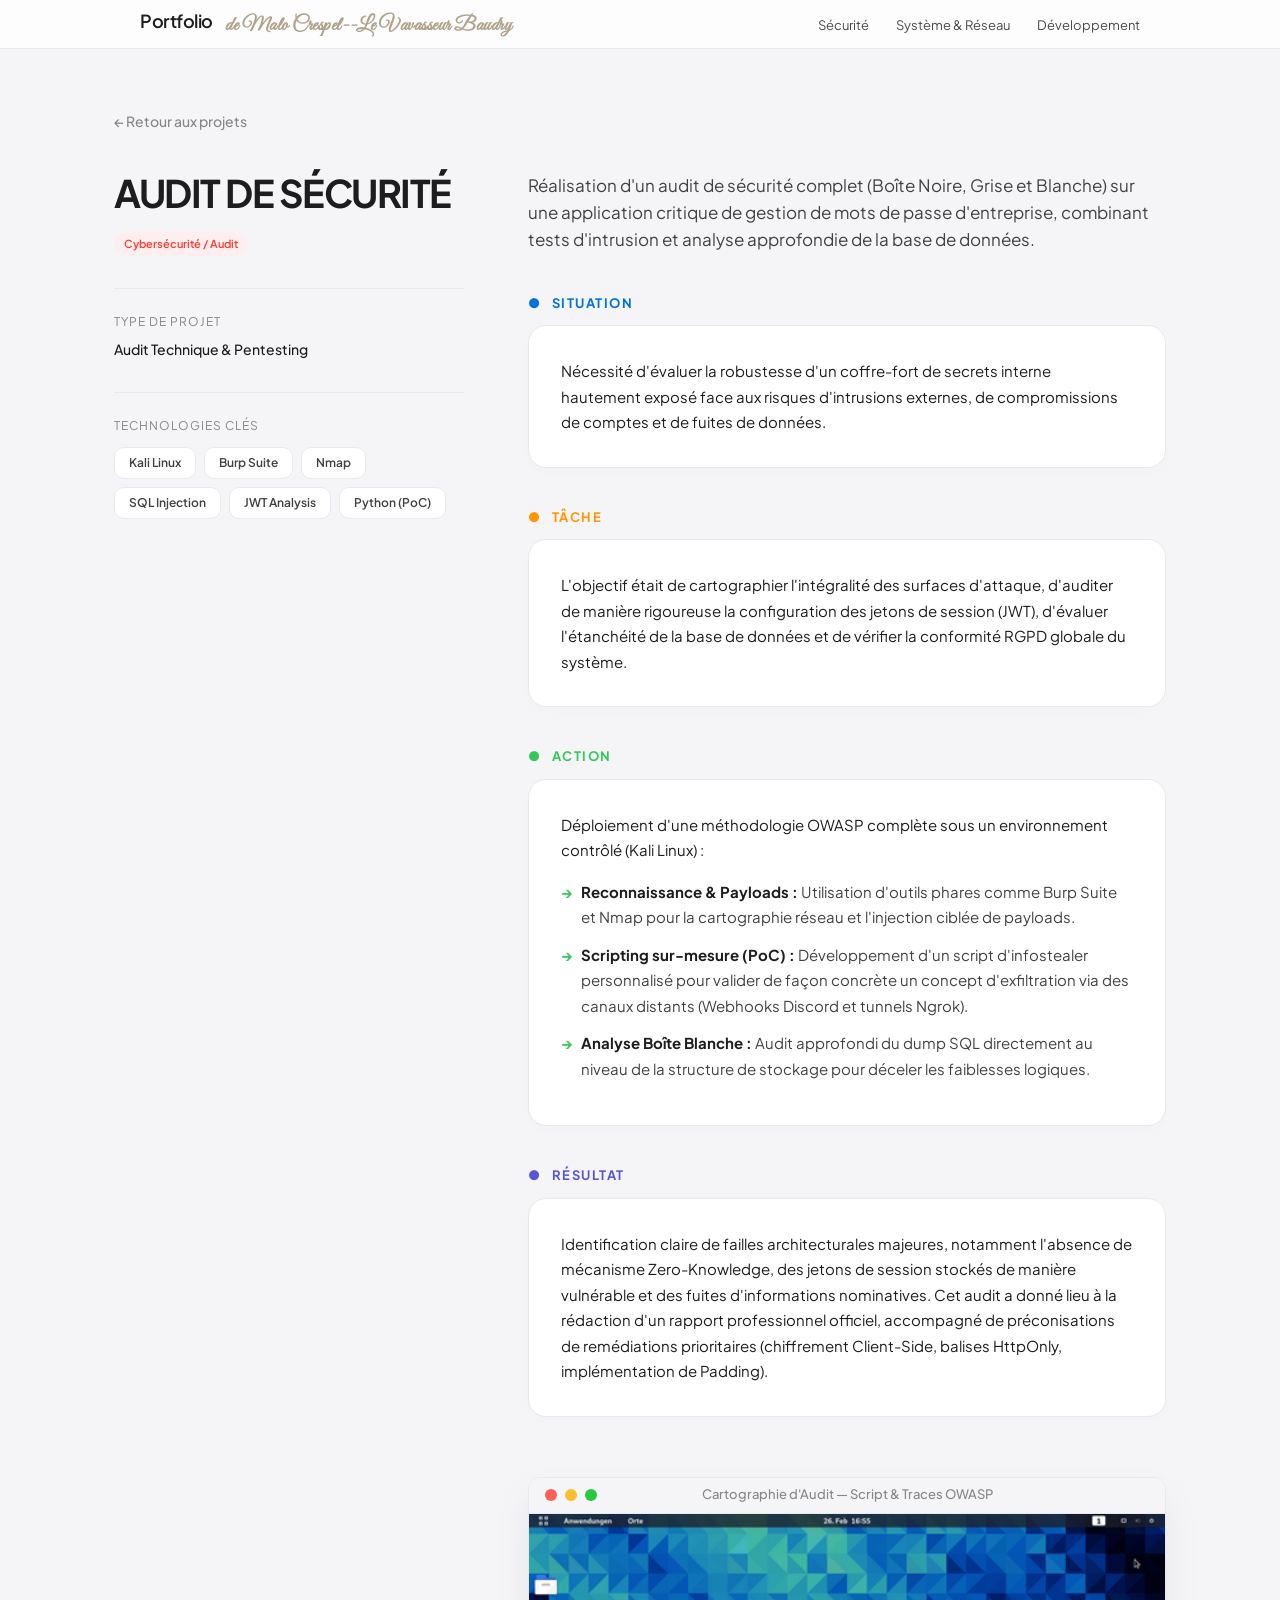
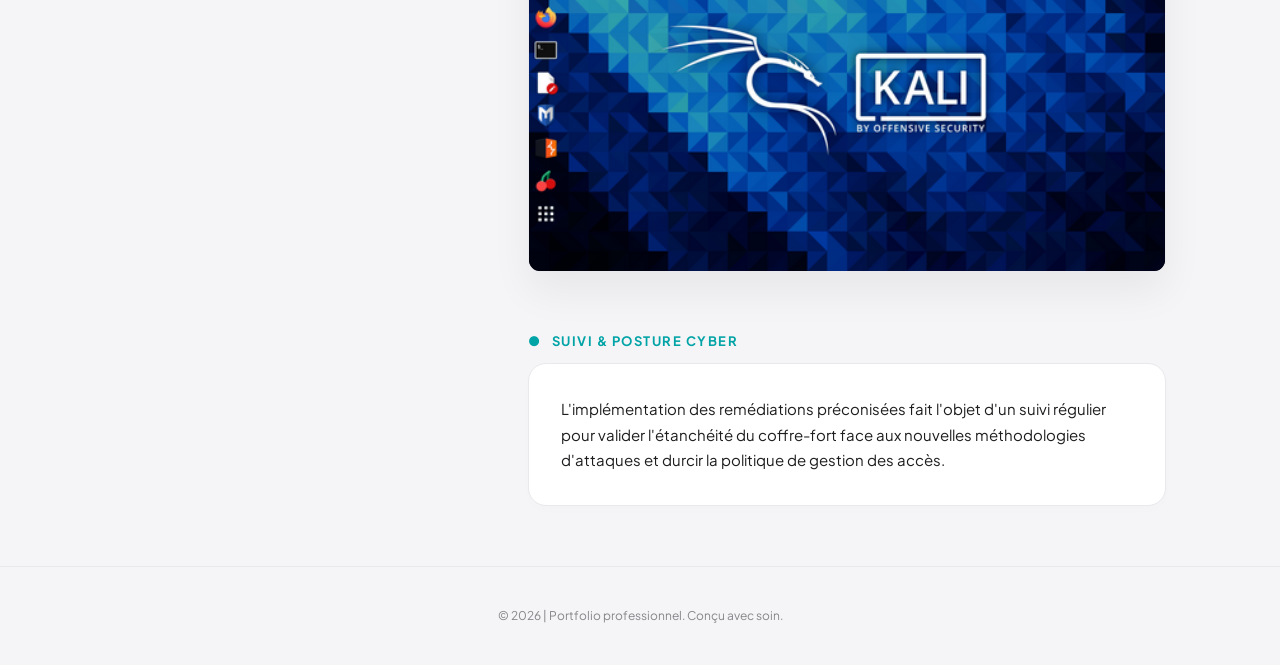
==== html/audit.html @ c30cad30 "Section Audit ajouté" ====
<!DOCTYPE html>
<html lang="fr">
<head>
    <meta charset="UTF-8">
    <meta name="viewport" content="width=device-width, initial-scale=1.0">
    <title>Audit de Sécurité // Étude de Cas</title>
    <link rel="stylesheet" href="../css/style.css">
    <link href="https://fonts.googleapis.com/css2?family=Plus+Jakarta+Sans:wght@400;500;600;700&family=Great+Vibes&display=swap" rel="stylesheet">
    <style>
        /* --- Thème Apple Lumineux & Asymétrique --- */
        body {
            background-color: #f5f5f7 !important; /* Le gris clair emblématique d'Apple */
            color: #1d1d1f !important; /* Texte noir de base */
            font-family: 'Plus Jakarta Sans', -apple-system, sans-serif;
        }

        /* Ajustement de la Nav pour correspondre au fond clair */
        .apple-nav {
            background: rgba(255, 255, 255, 0.8) !important;
            border-bottom: 1px solid #e8e8ed !important;
        }

        .project-container {
            max-width: 1100px;
            margin: 60px auto;
            padding: 0 24px;
        }

        .back-link {
            display: inline-flex;
            align-items: center;
            color: #86868b;
            text-decoration: none;
            font-size: 14px;
            font-weight: 500;
            margin-bottom: 40px;
            transition: color 0.2s, transform 0.2s;
        }
        .back-link:hover {
            color: #0071e3;
            transform: translateX(-4px);
        }

        /* Layout Asymétrique en deux colonnes */
        .project-layout {
            display: grid;
            grid-template-columns: 350px 1fr;
            gap: 64px;
            align-items: start;
        }

        /* Colonne Gauche : Infos projet */
        .project-sidebar {
            position: sticky;
            top: 100px;
        }

        .project-main-title {
            font-size: 38px;
            font-weight: 700;
            letter-spacing: -1.5px;
            line-height: 1.1;
            margin-bottom: 16px;
            color: #1d1d1f;
        }

        .sidebar-meta {
            margin-top: 32px;
            border-top: 1px solid #e8e8ed;
            padding-top: 24px;
        }

        .meta-label {
            font-size: 12px;
            text-transform: uppercase;
            letter-spacing: 1px;
            color: #86868b;
            margin-bottom: 8px;
            display: block;
        }

        /* Colonne Droite : Blocs STAR */
        .project-content {
            display: flex;
            flex-direction: column;
            gap: 40px;
        }

        .brief-box {
            font-size: 17px;
            line-height: 1.6;
            color: #424245;
        }

        /* Structure des fiches STAR */
        .star-section {
            display: flex;
            flex-direction: column;
            gap: 12px;
        }

        .star-heading {
            font-size: 13px;
            font-weight: 700;
            text-transform: uppercase;
            letter-spacing: 1.5px;
            display: flex;
            align-items: center;
            gap: 10px;
        }
        .star-heading.situation { color: #0071e3; } /* Bleu */
        .star-heading.tache { color: #ff9500; }     /* Orange */
        .star-heading.action { color: #34c759; }    /* Vert */
        .star-heading.resultat { color: #5856d6; }  /* Violet */
        .star-heading.roadmap { color: #00a3a6; }   /* Cyan */

        .star-text-block {
            background-color: #ffffff; /* Blanc pur pour faire ressortir les fiches */
            border: 1px solid #e8e8ed;
            border-radius: 18px;
            padding: 32px;
            font-size: 15px;
            line-height: 1.7;
            color: #1d1d1f;
            box-shadow: 0 4px 12px rgba(0, 0, 0, 0.01); /* Ombre ultra légère */
        }

        .star-text-block ul {
            list-style: none;
            padding: 0;
            margin-top: 16px;
        }

        .star-text-block li {
            margin-bottom: 12px;
            padding-left: 20px;
            position: relative;
            color: #424245;
        }

        .star-text-block li::before {
            content: "→";
            position: absolute;
            left: 0;
            color: #34c759;
            font-weight: bold;
        }

        .star-text-block strong {
            color: #1d1d1f;
        }

        /* Stack Technique */
        .tech-list {
            display: flex;
            flex-wrap: wrap;
            gap: 8px;
            list-style: none;
            padding: 0;
            margin-top: 12px;
        }

        .tech-item {
            background-color: #ffffff;
            padding: 6px 14px;
            border-radius: 10px;
            font-size: 12px;
            font-weight: 600;
            color: #424245;
            border: 1px solid #e8e8ed;
        }

        /* Responsive */
        @media (max-width: 850px) {
            .project-layout {
                grid-template-columns: 1fr;
                gap: 40px;
            }
            .project-sidebar {
                position: relative;
                top: 0;
            }
        }

        /* --- Conteneur de la fenêtre visuelle style macOS --- */
        .video-window-container {
            background-color: #ffffff;
            border: 1px solid #e8e8ed;
            border-radius: 12px;
            box-shadow: 0 20px 40px rgba(0, 0, 0, 0.06);
            overflow: hidden;
            margin: 20px 0;
            width: 100%;
        }

        .window-header {
            background-color: #f5f5f7;
            height: 36px;
            display: flex;
            align-items: center;
            padding: 0 16px;
            position: relative;
            border-bottom: 1px solid #e8e8ed;
        }

        .window-dots {
            display: flex;
            gap: 8px;
            position: absolute;
            left: 16px;
        }

        .dot {
            width: 12px;
            height: 12px;
            border-radius: 50%;
            display: inline-block;
        }
        .dot-close { background-color: #ff5f56; }
        .dot-minimize { background-color: #ffbd2e; }
        .dot-expand { background-color: #27c93f; }

        .window-title {
            width: 100%;
            text-align: center;
            font-size: 13px;
            color: #86868b;
            font-weight: 500;
        }

        .window-content {
            background-color: #1c1c1e;
            display: flex;
            justify-content: center;
            align-items: center;
        }

        .case-study-video {
            width: 100%;
            height: auto;
            display: block;
            object-fit: contain;
        }
    </style>
</head>
<body>

    <nav class="apple-nav">
        <div class="nav-container">
            <span class="nav-logo">
                Portfolio <span class="nav-author">de Malo Crespel--Le Vavasseur Baudry</span>
            </span>
            <div class="nav-links">
                <a href="../index.html#projets-cyber">Sécurité</a>
                <a href="../index.html#projets-sysadmin">Système & Réseau</a>
                <a href="../index.html#projets-dev">Développement</a>
            </div>
        </div>
    </nav>

    <main class="project-container">
        <a href="../index.html" class="back-link">← Retour aux projets</a>

        <div class="project-layout">
            
            <aside class="project-sidebar">
                <h1 class="project-main-title">AUDIT DE SÉCURITÉ</h1>
                <span class="badge badge-cyber">Cybersécurité / Audit</span>
                
                <div class="sidebar-meta">
                    <span class="meta-label">Type de Projet</span>
                    <p style="font-size: 14px; color: #1d1d1f; font-weight: 500;">Audit Technique & Pentesting</p>
                </div>

                <div class="sidebar-meta">
                    <span class="meta-label">Technologies Clés</span>
                    <ul class="tech-list">
                        <li class="tech-item">Kali Linux</li>
                        <li class="tech-item">Burp Suite</li>
                        <li class="tech-item">Nmap</li>
                        <li class="tech-item">SQL Injection</li>
                        <li class="tech-item">JWT Analysis</li>
                        <li class="tech-item">Python (PoC)</li>
                    </ul>
                </div>
            </aside>

            <div class="project-content">
                
                <div class="brief-box">
                    Réalisation d'un audit de sécurité complet (Boîte Noire, Grise et Blanche) sur une application critique de gestion de mots de passe d'entreprise, combinant tests d'intrusion et analyse approfondie de la base de données.
                </div>

                <section class="star-section">
                    <div class="star-heading situation">
                        <span>●</span> Situation
                    </div>
                    <div class="star-text-block">
                        Nécessité d'évaluer la robustesse d'un coffre-fort de secrets interne hautement exposé face aux risques d'intrusions externes, de compromissions de comptes et de fuites de données.
                    </div>
                </section>

                <section class="star-section">
                    <div class="star-heading tache">
                        <span>●</span> Tâche
                    </div>
                    <div class="star-text-block">
                        L'objectif était de cartographier l'intégralité des surfaces d'attaque, d'auditer de manière rigoureuse la configuration des jetons de session (JWT), d'évaluer l'étanchéité de la base de données et de vérifier la conformité RGPD globale du système.
                    </div>
                </section>

                <section class="star-section">
                    <div class="star-heading action">
                        <span>●</span> Action
                    </div>
                    <div class="star-text-block">
                        Déploiement d'une méthodologie OWASP complète sous un environnement contrôlé (Kali Linux) :
                        <ul>
                            <li><strong>Reconnaissance & Payloads :</strong> Utilisation d'outils phares comme Burp Suite et Nmap pour la cartographie réseau et l'injection ciblée de payloads.</li>
                            <li><strong>Scripting sur-mesure (PoC) :</strong> Développement d'un script d'infostealer personnalisé pour valider de façon concrète un concept d'exfiltration via des canaux distants (Webhooks Discord et tunnels Ngrok).</li>
                            <li><strong>Analyse Boîte Blanche :</strong> Audit approfondi du dump SQL directement au niveau de la structure de stockage pour déceler les faiblesses logiques.</li>
                        </ul>
                    </div>
                </section>

                <section class="star-section">
                    <div class="star-heading resultat">
                        <span>●</span> Résultat
                    </div>
                    <div class="star-text-block">
                        Identification claire de failles architecturales majeures, notamment l'absence de mécanisme Zero-Knowledge, des jetons de session stockés de manière vulnérable et des fuites d'informations nominatives. Cet audit a donné lieu à la rédaction d'un rapport professionnel officiel, accompagné de préconisations de remédiations prioritaires (chiffrement Client-Side, balises HttpOnly, implémentation de Padding).
                    </div>
                </section>

                <div class="video-window-container">
                    <div class="window-header">
                        <div class="window-dots">
                            <span class="dot dot-close"></span>
                            <span class="dot dot-minimize"></span>
                            <span class="dot dot-expand"></span>
                        </div>
                        <div class="window-title">Cartographie d'Audit — Script & Traces OWASP</div>
                    </div>
                    <div class="window-content">
                        <img src="../images/kali.png" alt="Rendu de l'audit technique" class="case-study-video">
                    </div>
                </div>

                <section class="star-section">
                    <div class="star-heading roadmap">
                        <span>●</span> Suivi & Posture Cyber
                    </div>
                    <div class="star-text-block">
                        L'implémentation des remédiations préconisées fait l'objet d'un suivi régulier pour valider l'étanchéité du coffre-fort face aux nouvelles méthodologies d'attaques et durcir la politique de gestion des accès.
                    </div>
                </section>

            </div>
        </div>
    </main>

    <footer class="apple-footer">
        <div class="container">
            <p>© 2026 | Portfolio professionnel. Conçu avec soin.</p>
        </div>
    </footer>

</body>
</html>
---- css/style.css ----
/* --- Variables de couleurs et polices style Apple --- */
:root {
    --apple-font: -apple-system, BlinkMacSystemFont, "Segoe UI", Roboto, Helvetica, Arial, sans-serif;
    --bg-color: #f5f5f7;
    --text-color: #1d1d1f;
    --text-muted: #86868b;
    --card-bg: #ffffff;
    --accent-color: #0071e3; /* Bleu Apple */
    --border-color: #e8e8ed;
}

/* --- Reset et Base --- */
* {
    margin: 0;
    padding: 0;
    box-sizing: border-box;
}

html {
    scroll-behavior: smooth;
    background-color: var(--bg-color);
    font-family: var(--apple-font);
    color: var(--text-color);
    line-height: 1.5;
}

.container {
    max-width: 1280px;
    margin: 0 auto;
    padding: 0 20px;
}

/* --- Barre de navigation --- */
.apple-nav {
    position: sticky;
    top: 0;
    background: rgba(255, 255, 255, 0.8);
    backdrop-filter: blur(20px);
    -webkit-backdrop-filter: blur(20px);
    border-bottom: 1px solid var(--border-color);
    z-index: 100;
}

.nav-container {
    max-width: 1040px;
    margin: 0 auto;
    height: 48px;
    display: flex;
    justify-content: space-between;
    align-items: center;
    padding: 0 20px;
}

.nav-logo {
    font-weight: 600;
    font-size: 18px;
    letter-spacing: -0.5px;
}

.nav-links a {
    color: var(--text-color);
    text-decoration: none;
    font-size: 13px;
    margin-left: 24px;
    opacity: 0.8;
    transition: opacity 0.2s;
}

.nav-links a:hover {
    opacity: 1;
    color: var(--accent-color);
}

/* --- Section RH / Hero --- */
.hero-section {
    padding: 80px 0 60px 0;
    text-align: center;
    background-color: #ffffff;
    border-bottom: 1px solid var(--border-color);
}

.hero-subtitle {
    font-size: 14px;
    font-weight: 600;
    text-transform: uppercase;
    letter-spacing: 1px;
    color: var(--text-muted);
    display: block;
    margin-bottom: 10px;
}

.hero-title {
    font-size: 40px;
    font-weight: 700;
    letter-spacing: -1px;
    line-height: 1.1;
    max-width: 700px;
    margin: 0 auto 24px auto;
}

.hero-description {
    font-size: 18px;
    color: var(--text-muted);
    max-width: 750px;
    margin: 0 auto;
}

/* --- Catégories et Grille --- */
.category-section {
    padding: 60px 0 20px 0;
}

.category-title {
    font-size: 26px;
    font-weight: 700;
    letter-spacing: -0.5px;
    margin-bottom: 24px;
}

.projects-grid {
    display: grid;
    grid-template-columns: repeat(2, 1fr); /* Force une grille propre à 2 colonnes */
    gap: 24px;
}

/* --- Cartes des Projets (Style Apple Card) --- */
.project-card {
    background-color: var(--card-bg);
    border-radius: 18px;
    padding: 28px;
    border: 1px solid var(--border-color);
    box-shadow: 0 4px 6px rgba(0, 0, 0, 0.02);
    transition: transform 0.3s ease, box-shadow 0.3s ease;
}

/* Le deuxième style : prend la place de 2 cartes */
.project-card-link.featured {
    grid-column: span 2;
}

.project-card-link.featured .project-card {
    background: linear-gradient(145deg, var(--card-bg), rgba(0, 113, 227, 0.01));
    border: 1px solid rgba(0, 113, 227, 0.15);
    padding: 56px; /* Espace interne géant style Apple Store Card */
    margin-bottom: 20px; /* Isole visuellement la carte du reste de la grille */
    min-height: 420px; /* Donne une vraie carrure à la case */
}

/* Organisation interne asymétrique */
.project-body-layout {
    display: grid;
    grid-template-columns: 1.2fr 0.8fr; /* La colonne de gauche est plus large */
    gap: 48px; /* Énorme espace entre le texte et l'image */
    margin-top: 24px;
    align-items: center;
}

.project-body-left h3 {
    font-size: 28px; /* Titre massif */
    font-weight: 700;
    letter-spacing: -0.8px;
    margin-top: 0 !important;
    margin-bottom: 20px !important;
    line-height: 1.2;
}

.project-story {
    font-size: 15px;
    color: #515154;
    line-height: 1.7; /* Interlignage aéré style Apple Editorial */
}

/* Zone de l'image animée */
.project-visual-right {
    display: flex;
    justify-content: center;
    align-items: center;
    width: 100%;
}

.project-animation {
    width: 100%;
    max-height: 320px; /* L'affichage de ton interface prend plus de place */
    object-fit: cubic-bezier(0.25, 1, 0.5, 1);
    border-radius: 14px;
    border: 1px solid var(--border-color);
    box-shadow: 0 12px 36px rgba(0, 0, 0, 0.06); /* Ombre plus diffuse et haut de gamme */
    background-color: #f5f5f7;
}

.project-body-layout {
    display: grid;
    grid-template-columns: 1.2fr 0.8fr;
    gap: 48px;
    margin-top: 32px; /* Plus d'espace sous le header de la carte */
    align-items: center;
}

/* --- Méthode STAR stylisée --- */
.star-method {
    border-top: 1px solid var(--border-color);
    padding-top: 14px;
    font-size: 13px;
}

.star-method p {
    margin-bottom: 6px;
    color: #424245;
}

.star-method strong {
    color: var(--text-color);
    font-weight: 600;
}

/* --- Badges de catégorie --- */
.badge {
    display: inline-block;
    padding: 4px 10px;
    border-radius: 12px;
    font-size: 11px;
    font-weight: 600;
}

.badge-cyber { background-color: #ffeef0; color: #ff3b30; }
.badge-sys { background-color: #e3f2fd; color: #0071e3; }
.badge-dev { background-color: #e8f5e9; color: #34c759; }

/* --- Footer --- */
.apple-footer {
    padding: 40px 0;
    text-align: center;
    font-size: 12px;
    color: var(--text-muted);
    border-top: 1px solid var(--border-color);
    margin-top: 60px;
}

/* --- Responsive pour mobiles --- */
@media (max-width: 768px) {
    .hero-title { font-size: 28px; }
    .hero-description { font-size: 16px; }
    .projects-grid { grid-template-columns: 1fr; }
    .project-card-link.featured { grid-column: span 1; }
    
    /* Bascule le layout interne en une seule colonne sur mobile */
    .project-body-layout {
        grid-template-columns: 1fr;
        gap: 24px;
    }
}

.nav-logo {
    font-weight: 600;
    font-size: 18px;
    letter-spacing: -0.5px;
}

/* Le style calligraphie à boucles en gris clair */
.nav-author {
    font-family: 'Great Vibes', cursive;
    font-size: 20px;
    color: #b0a28c;       
    margin-left: 10px;    
    vertical-align: -2px; 
    letter-spacing: 0.5px; 
}

/* --- Styles pour les cartes cliquables (Storytelling) --- */
.project-card-link {
    text-decoration: none;
    color: inherit;
    display: block;
}

.project-header {
    display: flex;
    justify-content: space-between;
    align-items: center;
}

.read-more-btn {
    font-size: 12px;
    font-weight: 500;
    color: var(--accent-color);
    opacity: 0;
    transition: opacity 0.3s ease, transform 0.3s ease;
    transform: translateX(-5px);
}

/* Animation : quand on survole la carte, le bouton Apple apparaît et glisse */
.project-card:hover .read-more-btn {
    opacity: 1;
    transform: translateX(0);
}

.project-story {
    font-size: 14px;
    color: #424245;
    margin-top: 14px;
    line-height: 1.6;
}

.project-story strong {
    color: var(--text-color);
}


/* --- Flexibilité des layouts (Image à gauche / Texte à droite) --- */

/* Quand la carte a la classe .inverse, on inverse l'ordre des colonnes de la grille */
.project-card-link.featured.inverse .project-body-layout {
    grid-template-columns: 0.8fr 1.2fr; /* L'image prend 0.8 et le texte prend 1.2 à droite */
}

/* On change l'ordre d'affichage visuel des colonnes */
.project-card-link.featured.inverse .project-visual-left {
    grid-column: 1; /* Force l'image dans la première colonne (gauche) */
}

.project-card-link.featured.inverse .project-body-left {
    grid-column: 2; /* Force le texte dans la deuxième colonne (droite) */
}

/* --- Structure de l'histoire (Listes minimalistes sous forme de grille) --- */
.project-story-grid {
    display: flex;
    flex-direction: column;
    gap: 16px;
    margin-top: 20px;
}

.story-item {
    display: flex;
    align-items: flex-start;
    gap: 12px;
}

.story-icon {
    font-size: 16px;
    margin-top: 2px;
}

.story-item p {
    font-size: 14.5px;
    color: #424245;
    line-height: 1.6;
    margin: 0 !important;
}

.story-item strong {
    color: var(--text-color);
    font-weight: 600;
}

/* --- Ajustement du responsive mobile pour l'inversion --- */
@media (max-width: 768px) {
    .project-card-link.featured.inverse .project-body-layout {
        grid-template-columns: 1fr !important; /* Repasse sur une colonne sur mobile */
    }
    
    .project-card-link.featured.inverse .project-body-left {
        grid-column: 1; /* Remet le texte en premier sur mobile */
    }
    
    .project-card-link.featured.inverse .project-visual-left {
        grid-column: 1;
        grid-row: 2; /* Glisse l'image sous le texte sur mobile pour l'ergonomie */
    }
}
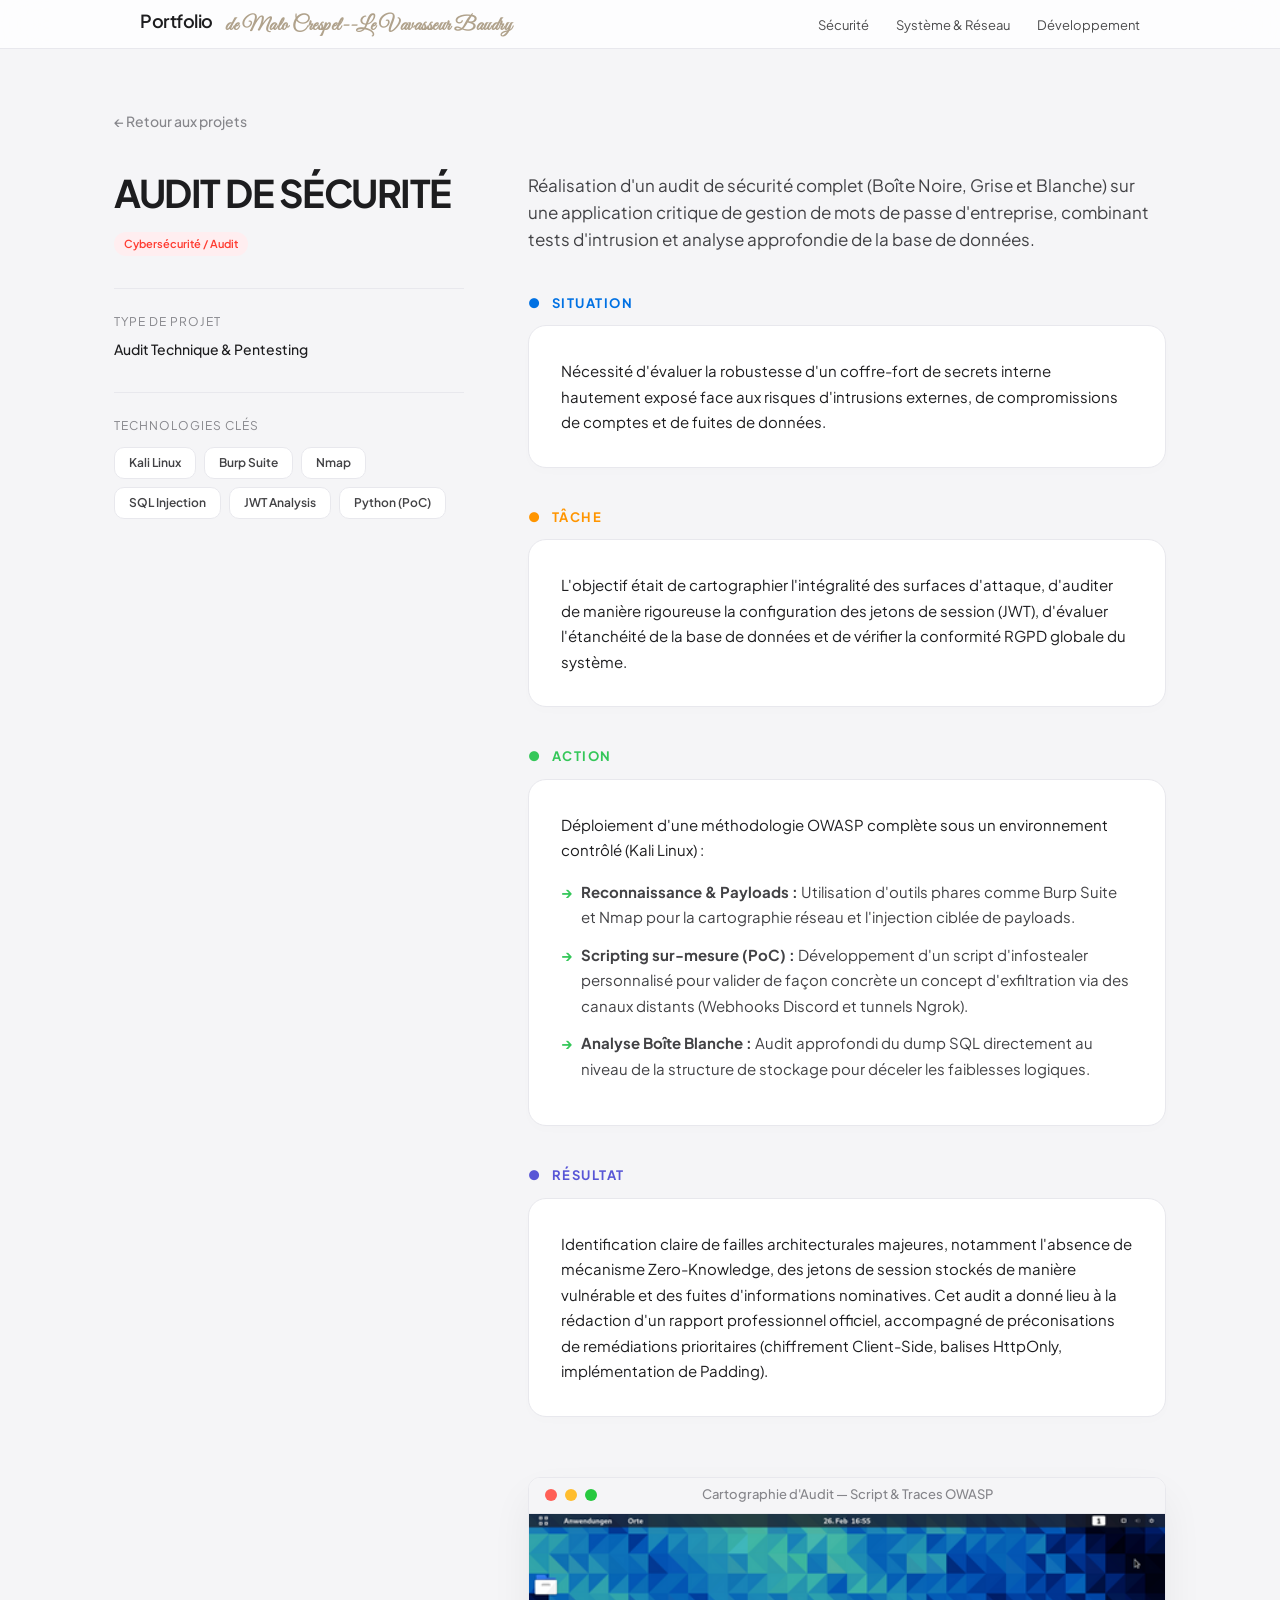
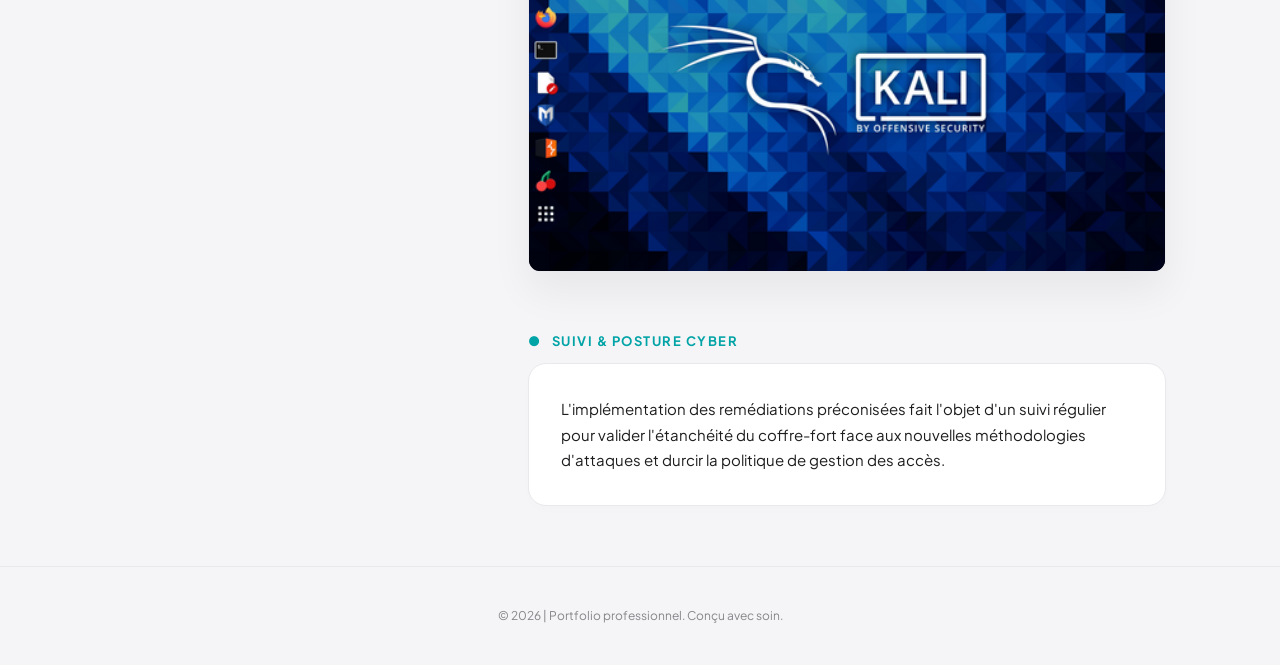
==== commit e0c076ad: "Ajout de la feuille css pour les projets" ====
--- a/html/audit.html
+++ b/html/audit.html
@@ -5,243 +5,8 @@
     <meta name="viewport" content="width=device-width, initial-scale=1.0">
     <title>Audit de Sécurité // Étude de Cas</title>
     <link rel="stylesheet" href="../css/style.css">
+    <link rel="stylesheet" href="../css/project-sheets.css">
     <link href="https://fonts.googleapis.com/css2?family=Plus+Jakarta+Sans:wght@400;500;600;700&family=Great+Vibes&display=swap" rel="stylesheet">
-    <style>
-        /* --- Thème Apple Lumineux & Asymétrique --- */
-        body {
-            background-color: #f5f5f7 !important; /* Le gris clair emblématique d'Apple */
-            color: #1d1d1f !important; /* Texte noir de base */
-            font-family: 'Plus Jakarta Sans', -apple-system, sans-serif;
-        }
-
-        /* Ajustement de la Nav pour correspondre au fond clair */
-        .apple-nav {
-            background: rgba(255, 255, 255, 0.8) !important;
-            border-bottom: 1px solid #e8e8ed !important;
-        }
-
-        .project-container {
-            max-width: 1100px;
-            margin: 60px auto;
-            padding: 0 24px;
-        }
-
-        .back-link {
-            display: inline-flex;
-            align-items: center;
-            color: #86868b;
-            text-decoration: none;
-            font-size: 14px;
-            font-weight: 500;
-            margin-bottom: 40px;
-            transition: color 0.2s, transform 0.2s;
-        }
-        .back-link:hover {
-            color: #0071e3;
-            transform: translateX(-4px);
-        }
-
-        /* Layout Asymétrique en deux colonnes */
-        .project-layout {
-            display: grid;
-            grid-template-columns: 350px 1fr;
-            gap: 64px;
-            align-items: start;
-        }
-
-        /* Colonne Gauche : Infos projet */
-        .project-sidebar {
-            position: sticky;
-            top: 100px;
-        }
-
-        .project-main-title {
-            font-size: 38px;
-            font-weight: 700;
-            letter-spacing: -1.5px;
-            line-height: 1.1;
-            margin-bottom: 16px;
-            color: #1d1d1f;
-        }
-
-        .sidebar-meta {
-            margin-top: 32px;
-            border-top: 1px solid #e8e8ed;
-            padding-top: 24px;
-        }
-
-        .meta-label {
-            font-size: 12px;
-            text-transform: uppercase;
-            letter-spacing: 1px;
-            color: #86868b;
-            margin-bottom: 8px;
-            display: block;
-        }
-
-        /* Colonne Droite : Blocs STAR */
-        .project-content {
-            display: flex;
-            flex-direction: column;
-            gap: 40px;
-        }
-
-        .brief-box {
-            font-size: 17px;
-            line-height: 1.6;
-            color: #424245;
-        }
-
-        /* Structure des fiches STAR */
-        .star-section {
-            display: flex;
-            flex-direction: column;
-            gap: 12px;
-        }
-
-        .star-heading {
-            font-size: 13px;
-            font-weight: 700;
-            text-transform: uppercase;
-            letter-spacing: 1.5px;
-            display: flex;
-            align-items: center;
-            gap: 10px;
-        }
-        .star-heading.situation { color: #0071e3; } /* Bleu */
-        .star-heading.tache { color: #ff9500; }     /* Orange */
-        .star-heading.action { color: #34c759; }    /* Vert */
-        .star-heading.resultat { color: #5856d6; }  /* Violet */
-        .star-heading.roadmap { color: #00a3a6; }   /* Cyan */
-
-        .star-text-block {
-            background-color: #ffffff; /* Blanc pur pour faire ressortir les fiches */
-            border: 1px solid #e8e8ed;
-            border-radius: 18px;
-            padding: 32px;
-            font-size: 15px;
-            line-height: 1.7;
-            color: #1d1d1f;
-            box-shadow: 0 4px 12px rgba(0, 0, 0, 0.01); /* Ombre ultra légère */
-        }
-
-        .star-text-block ul {
-            list-style: none;
-            padding: 0;
-            margin-top: 16px;
-        }
-
-        .star-text-block li {
-            margin-bottom: 12px;
-            padding-left: 20px;
-            position: relative;
-            color: #424245;
-        }
-
-        .star-text-block li::before {
-            content: "→";
-            position: absolute;
-            left: 0;
-            color: #34c759;
-            font-weight: bold;
-        }
-
-        .star-text-block strong {
-            color: #1d1d1f;
-        }
-
-        /* Stack Technique */
-        .tech-list {
-            display: flex;
-            flex-wrap: wrap;
-            gap: 8px;
-            list-style: none;
-            padding: 0;
-            margin-top: 12px;
-        }
-
-        .tech-item {
-            background-color: #ffffff;
-            padding: 6px 14px;
-            border-radius: 10px;
-            font-size: 12px;
-            font-weight: 600;
-            color: #424245;
-            border: 1px solid #e8e8ed;
-        }
-
-        /* Responsive */
-        @media (max-width: 850px) {
-            .project-layout {
-                grid-template-columns: 1fr;
-                gap: 40px;
-            }
-            .project-sidebar {
-                position: relative;
-                top: 0;
-            }
-        }
-
-        /* --- Conteneur de la fenêtre visuelle style macOS --- */
-        .video-window-container {
-            background-color: #ffffff;
-            border: 1px solid #e8e8ed;
-            border-radius: 12px;
-            box-shadow: 0 20px 40px rgba(0, 0, 0, 0.06);
-            overflow: hidden;
-            margin: 20px 0;
-            width: 100%;
-        }
-
-        .window-header {
-            background-color: #f5f5f7;
-            height: 36px;
-            display: flex;
-            align-items: center;
-            padding: 0 16px;
-            position: relative;
-            border-bottom: 1px solid #e8e8ed;
-        }
-
-        .window-dots {
-            display: flex;
-            gap: 8px;
-            position: absolute;
-            left: 16px;
-        }
-
-        .dot {
-            width: 12px;
-            height: 12px;
-            border-radius: 50%;
-            display: inline-block;
-        }
-        .dot-close { background-color: #ff5f56; }
-        .dot-minimize { background-color: #ffbd2e; }
-        .dot-expand { background-color: #27c93f; }
-
-        .window-title {
-            width: 100%;
-            text-align: center;
-            font-size: 13px;
-            color: #86868b;
-            font-weight: 500;
-        }
-
-        .window-content {
-            background-color: #1c1c1e;
-            display: flex;
-            justify-content: center;
-            align-items: center;
-        }
-
-        .case-study-video {
-            width: 100%;
-            height: auto;
-            display: block;
-            object-fit: contain;
-        }
-    </style>
 </head>
 <body>
 
--- a/css/style.css
+++ b/css/style.css
@@ -367,4 +367,48 @@
         grid-column: 1;
         grid-row: 2; /* Glisse l'image sous le texte sur mobile pour l'ergonomie */
     }
+}
+
+
+.lab-card {
+    background: transparent !important;
+    border: 2px dashed var(--border-color) !important;
+    box-shadow: none !important;
+    display: flex;
+    flex-direction: column;
+    justify-content: space-between;
+}
+.lab-content h3 {
+    font-size: 20px;
+    font-weight: 600;
+    color: var(--text-muted);
+    margin-top: 14px;
+    margin-bottom: 10px;
+}
+.lab-content p {
+    font-size: 13.5px;
+    color: var(--text-muted);
+    line-height: 1.5;
+}
+.pulsing-dot-container {
+    font-size: 12px;
+    color: var(--text-muted);
+    display: flex;
+    align-items: center;
+    gap: 8px;
+    margin-top: 20px;
+}
+.pulsing-dot {
+    width: 8px;
+    height: 8px;
+    background-color: #34c759;
+    border-radius: 50%;
+    display: inline-block;
+    box-shadow: 0 0 0 0 rgba(52, 199, 89, 0.4);
+    animation: pulse 2s infinite;
+}
+@keyframes pulse {
+    0% { transform: scale(0.95); box-shadow: 0 0 0 0 rgba(52, 199, 89, 0.7); }
+    70% { transform: scale(1); box-shadow: 0 0 0 6px rgba(52, 199, 89, 0); }
+    100% { transform: scale(0.95); box-shadow: 0 0 0 0 rgba(52, 199, 89, 0); }
 }
--- a/css/project-sheets.css
+++ b/css/project-sheets.css
@@ -0,0 +1,259 @@
+/* ==========================================================================
+   CSS Partagé : Études de Cas & Fiches Projets (Style Apple Store Layout)
+   ========================================================================== */
+
+/* --- Thème Global & Typographie --- */
+body {
+    background-color: #f5f5f7 !important; /* Gris neutre Apple */
+    color: #1d1d1f !important;
+    font-family: 'Plus Jakarta Sans', -apple-system, sans-serif;
+}
+
+/* Alignement de la barre de navigation */
+.apple-nav {
+    background: rgba(255, 255, 255, 0.8) !important;
+    border-bottom: 1px solid #e8e8ed !important;
+}
+
+/* --- Conteneur Principal --- */
+.project-container {
+    max-width: 1100px;
+    margin: 60px auto;
+    padding: 0 24px;
+}
+
+/* Bouton Retour Historique */
+.back-link {
+    display: inline-flex;
+    align-items: center;
+    color: #86868b;
+    text-decoration: none;
+    font-size: 14px;
+    font-weight: 500;
+    margin-bottom: 40px;
+    transition: color 0.2s, transform 0.2s;
+}
+
+.back-link:hover {
+    color: #0071e3; /* Bleu signature */
+    transform: translateX(-4px);
+}
+
+/* --- Layout Principal Asymétrique (Desktop) --- */
+.project-layout {
+    display: grid;
+    grid-template-columns: 350px 1fr;
+    gap: 64px;
+    align-items: start;
+}
+
+/* Colonne Informations Gauche Sticky */
+.project-sidebar {
+    position: sticky;
+    top: 100px;
+}
+
+.project-main-title {
+    font-size: 38px;
+    font-weight: 700;
+    letter-spacing: -1.5px;
+    line-height: 1.1;
+    margin-bottom: 16px;
+    color: #1d1d1f;
+}
+
+.sidebar-meta {
+    margin-top: 32px;
+    border-top: 1px solid #e8e8ed;
+    padding-top: 24px;
+}
+
+.meta-label {
+    font-size: 12px;
+    text-transform: uppercase;
+    letter-spacing: 1px;
+    color: #86868b;
+    margin-bottom: 8px;
+    display: block;
+}
+
+/* Colonne Contenu Droite */
+.project-content {
+    display: flex;
+    flex-direction: column;
+    gap: 40px;
+}
+
+.brief-box {
+    font-size: 17px;
+    line-height: 1.6;
+    color: #424245;
+}
+
+/* --- Encadré Alerte Éthique / Disclaimer (Optionnel) --- */
+.disclaimer-box {
+    background-color: #fff3f2;
+    border: 1px solid #ffccd0;
+    border-radius: 14px;
+    padding: 20px 24px;
+    font-size: 14px;
+    line-height: 1.6;
+    color: #d9381e;
+    display: flex;
+    align-items: flex-start;
+    gap: 14px;
+}
+
+.disclaimer-icon {
+    font-size: 20px;
+    line-height: 1;
+}
+
+/* --- Cartes de la Méthode STAR --- */
+.star-section {
+    display: flex;
+    flex-direction: column;
+    gap: 12px;
+}
+
+.star-heading {
+    font-size: 13px;
+    font-weight: 700;
+    text-transform: uppercase;
+    letter-spacing: 1.5px;
+    display: flex;
+    align-items: center;
+    gap: 10px;
+}
+
+/* Couleurs thématiques distinctes par étape */
+.star-heading.situation { color: #0071e3; }
+.star-heading.tache     { color: #ff9500; }
+.star-heading.action    { color: #34c759; }
+.star-heading.resultat  { color: #5856d6; }
+.star-heading.roadmap   { color: #00a3a6; }
+
+.star-text-block {
+    background-color: #ffffff;
+    border: 1px solid #e8e8ed;
+    border-radius: 18px;
+    padding: 32px;
+    font-size: 15px;
+    line-height: 1.7;
+    color: #1d1d1f;
+    box-shadow: 0 4px 12px rgba(0, 0, 0, 0.01);
+}
+
+/* Gestion des listes à puces à flèches */
+.star-text-block ul {
+    list-style: none;
+    padding: 0;
+    margin-top: 16px;
+}
+
+.star-text-block li {
+    margin-bottom: 12px;
+    padding-left: 20px;
+    position: relative;
+    color: #424245;
+}
+
+.star-text-block li::before {
+    content: "→";
+    position: absolute;
+    left: 0;
+    color: #34c759; /* Vert par défaut pour les flèches */
+    font-weight: bold;
+}
+
+/* --- Badges de technologies (Sidebar) --- */
+.tech-list {
+    display: flex;
+    flex-wrap: wrap;
+    gap: 8px;
+    list-style: none;
+    padding: 0;
+    margin-top: 12px;
+}
+
+.tech-item {
+    background-color: #ffffff;
+    padding: 6px 14px;
+    border-radius: 10px;
+    font-size: 12px;
+    font-weight: 600;
+    color: #424245;
+    border: 1px solid #e8e8ed;
+}
+
+/* --- Fenêtre logicielle macOS Universelle --- */
+.video-window-container {
+    background-color: #ffffff;
+    border: 1px solid #e8e8ed;
+    border-radius: 12px;
+    box-shadow: 0 20px 40px rgba(0, 0, 0, 0.06);
+    overflow: hidden;
+    margin: 20px 0;
+    width: 100%;
+}
+
+.window-header {
+    background-color: #f5f5f7;
+    height: 36px;
+    display: flex;
+    align-items: center;
+    padding: 0 16px;
+    position: relative;
+    border-bottom: 1px solid #e8e8ed;
+}
+
+.window-dots {
+    display: flex;
+    gap: 8px;
+    position: absolute;
+    left: 16px;
+}
+
+.dot {
+    width: 12px;
+    height: 12px;
+    border-radius: 50%;
+    display: inline-block;
+}
+.dot-close    { background-color: #ff5f56; }
+.dot-minimize { background-color: #ffbd2e; }
+.dot-expand   { background-color: #27c93f; }
+
+.window-title {
+    width: 100%;
+    text-align: center;
+    font-size: 13px;
+    color: #86868b;
+    font-weight: 500;
+}
+
+.window-content {
+    background-color: #1c1c1e; /* Fond sombre pour les vidéos/images */
+    display: flex;
+    justify-content: center;
+    align-items: center;
+}
+
+.case-study-video, .case-study-image {
+    width: 100%;
+    height: auto;
+    display: block;
+    object-fit: contain;
+}
+
+/* --- Responsive Adaptatif Mobile --- */
+@media (max-width: 850px) {
+    .project-layout {
+        grid-template-columns: 1fr;
+        gap: 40px;
+    }
+    .project-sidebar {
+        position: relative;
+        top: 0;
+    }
+}
